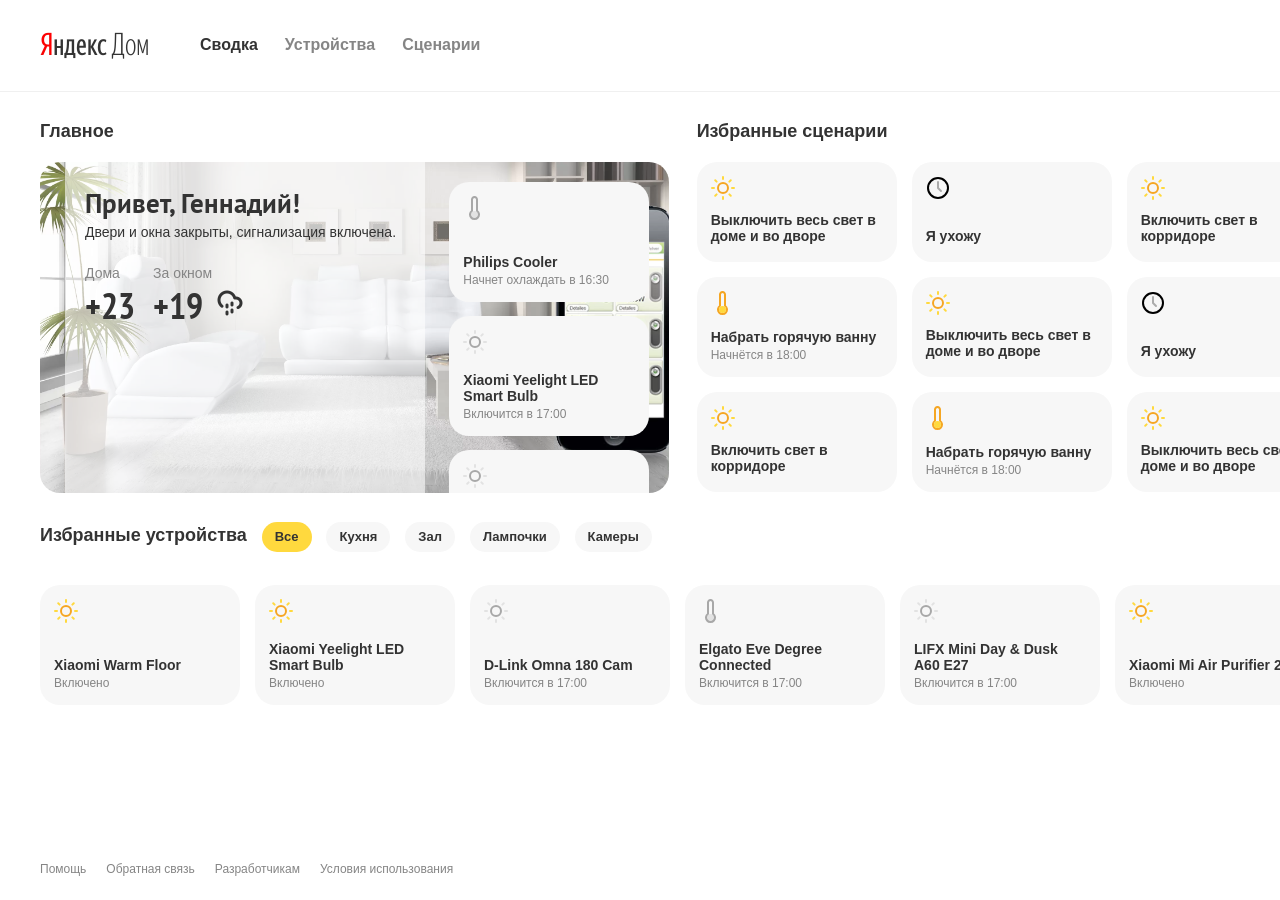
==== index.html @ 641658c4 "FIX" ====
<!doctype html>
<html>
<head>
    <meta charset="utf-8">

    <title>Smarthome</title>

    <link rel="shortcut icon" href="favicon.ico">
    
    <link rel="stylesheet" href="styles.css">
</head>
<body class="page">
<div class="page__wrapper">
    <div class="page__wrapper-content">
        <header class="header">
            <div class="logo header__logo">
                <a href="yandex.ru" class="link logo__ya"></a>
                <a href="#" class="link logo__ya-sub"></a>
            </div>

            <nav class="menu">
                <ul class="menu__list">
                    <li class="menu__item">
                        <a href="#" class="link menu__link link_active">Сводка</a>
                    </li>
                    <li class="menu__item">
                        <a href="#" class="link menu__link">Устройства</a>
                    </li>
                    <li class="menu__item">
                        <a href="#" class="link menu__link">Сценарии</a>
                    </li>
                </ul>
            </nav>
            <div class="menu__icon">
                <svg width="16" height="14" xmlns="http://www.w3.org/2000/svg" xmlns:xlink="http://www.w3.org/1999/xlink">
                    <defs>
                        <path d="M0 3.326a.995.995 0 0 1 1-.993h14c.552 0 1 .44 1 .993v.681A.995.995 0 0 1 15 5H1c-.552 0-1-.44-1-.993v-.68zM0 8.66a.995.995 0 0 1 1-.993h14c.552 0 1 .44 1 .993v.68a.995.995 0 0 1-1 .993H1c-.552 0-1-.44-1-.993v-.68zm0 5.333A.995.995 0 0 1 1 13h14c.552 0 1 .44 1 .993v.68a.995.995 0 0 1-1 .994H1c-.552 0-1-.44-1-.993v-.681z" id="a"/>
                    </defs>
                    <use fill="#333" xlink:href="#a" transform="translate(0 -2)" fill-rule="evenodd"/>
                </svg>
            </div>
        </header>

        <main class="content">

            <div class="content__item content__item_half content__item_main">
                <div class="content__item-header">Главное</div>
                <section class="main">
                    <div class="main__info">
                        <div class="main__greeting">Привет, Геннадий!</div>
                        <div class="main__status">Двери и окна закрыты, сигнализация включена.</div>
                        <div class="weather main__weather">
                            <div class="weather__item">
                                <div class="weather__item-title">Дома</div>
                                <div class="weather__item-temp">+23</div>
                            </div>
                            <div class="weather__item weather__item_outside weather__item_cloud-drizzle">
                                <div class="weather__item-title">За окном</div>
                                <div class="weather__item-temp">+19</div>
                            </div>
                        </div>
                    </div>
                    <div class="main__upcoming-wrapper">
                        <div class="main__upcoming">
                            <div class="panel main__panel panel_device panel_first">
                                <div class="panel__icon panel__icon_temp_off"></div>
                                <div class="panel__text">
                                    <div class="panel__title">Philips Cooler</div>
                                    <div class="panel__sub">Начнет охлаждать в 16:30</div>
                                </div>
                            </div>
                            <div class="panel main__panel panel_device">
                                <div class="panel__icon panel__icon_light_off"></div>
                                <div class="panel__text">
                                    <div class="panel__title">Xiaomi Yeelight LED Smart Bulb</div>
                                    <div class="panel__sub">Включится в 17:00</div>
                                </div>
                            </div>
                            <div class="panel main__panel panel_device panel_out_bot">
                                <div class="panel__icon panel__icon_light_off"></div>
                                <div class="panel__text">
                                    <div class="panel__title">Xiaomi Yeelight LED Smart Bulb</div>
                                    <div class="panel__sub">Включится в 17:00</div>
                                </div>
                            </div>
                            <div class="panel main__panel panel_device panel_out_bot">
                                <a target="_blank" href="http://ya.ru"><img src="assets/banner.webp" border="0"></a>
                            </div>
                        </div>
                    </div>
                </section>
            </div>

            <div class="content__item content__item_half content__item_scenarios">
                <div class="content__item-header">
                    Избранные сценарии
                </div>
                <div class="paginator scenarios__paginator">
                    <div class="paginator__arrow paginator__arrow_disabled paginator__arrow_left">
                        <svg
                                viewBox="0 0 9 16"
                                width="100%"
                                height="16px">
                            <path
                                    fill="currentColor"
                                    fill-rule="evenodd"
                                    d="M8.7 14.3c.4.4.4 1 0 1.4-.4.4-1 .4-1.4 0l-7-7c-.4-.4-.4-1 0-1.4l7-7c.4-.4 1-.4 1.4 0 .4.4.4 1 0 1.4L2.4 8l6.3 6.3z"></path>
                        </svg>
                    </div>
                    <div class="paginator__arrow paginator__arrow_right">
                        <svg
                                viewBox="0 0 9 16"
                                width="100%"
                                height="16px">
                            <path
                                    fill="currentColor"
                                    fill-rule="evenodd"
                                    d="M.3 14.3c-.4.4-.4 1.02 0 1.4.38.4 1 .4 1.4 0l7-7c.4-.4.4-1.02 0-1.4l-7-7C1.3-.1.68-.1.3.3c-.4.38-.4 1 0 1.4L6.6 8 .3 14.3z"></path>
                        </svg>
                    </div>
                </div>
                <section class="scenarios">
                    <div class="scenarios__page">
                        <div class="panel scenarios__panel">
                            <div class="panel__icon panel__icon_light_on"></div>
                            <div class="panel__text">
                                <div class="panel__title">Выключить весь свет в доме и во дворе</div>
                            </div>
                        </div>

                        <div class="panel scenarios__panel">
                            <div class="panel__icon panel__icon_clock"></div>
                            <div class="panel__text">
                                <div class="panel__title">Я ухожу</div>
                            </div>
                        </div>

                        <div class="panel scenarios__panel">
                            <div class="panel__icon panel__icon_light_on"></div>
                            <div class="panel__text">
                                <div class="panel__title">Включить свет в корридоре</div>
                            </div>
                        </div>

                        <div class="panel scenarios__panel">
                            <div class="panel__icon panel__icon_temp_on"></div>
                            <div class="panel__text">
                                <div class="panel__title">Набрать горячую ванну</div>
                                <div class="panel__sub">Начнётся в 18:00</div>
                            </div>
                        </div>

                        <div class="panel scenarios__panel">
                            <div class="panel__icon panel__icon_light_on"></div>
                            <div class="panel__text">
                                <div class="panel__title">Выключить весь свет в доме и во дворе</div>
                            </div>
                        </div>

                        <div class="panel scenarios__panel">
                            <div class="panel__icon panel__icon_clock"></div>
                            <div class="panel__text">
                                <div class="panel__title">Я ухожу</div>
                            </div>
                        </div>

                        <div class="panel scenarios__panel">
                            <div class="panel__icon panel__icon_light_on"></div>
                            <div class="panel__text">
                                <div class="panel__title">Включить свет в корридоре</div>
                            </div>
                        </div>

                        <div class="panel scenarios__panel">
                            <div class="panel__icon panel__icon_temp_on"></div>
                            <div class="panel__text">
                                <div class="panel__title">Набрать горячую ванну</div>
                                <div class="panel__sub">Начнётся в 18:00</div>
                            </div>
                        </div>

                        <div class="panel scenarios__panel">
                            <div class="panel__icon panel__icon_light_on"></div>
                            <div class="panel__text">
                                <div class="panel__title">Выключить весь свет в доме и во дворе</div>
                            </div>
                        </div>
                    </div>

                    <div class="scenarios__page">
                        <div class="panel scenarios__panel">
                            <div class="panel__icon panel__icon_clock"></div>
                            <div class="panel__text">
                                <div class="panel__title">Я ухожу</div>
                            </div>
                        </div>
                    </div>

                </section>
            </div>

            <div class="content__item content__item_devices">
        <span class="content__item-header content__item-header_devices">
          Избранные устройства
        </span>

                <div class="filter__select">
                    <button class="filter__select-button" type="button">
                        <span class="button__text">Все</span>
                        <svg xmlns="http://www.w3.org/2000/svg" width="11" height="6">
                            <path d="M10.3 0L5.5 4.7.7 0 0 .7 5.5 6 11 .7z"/>
                        </svg>
                    </button>
                    <div class="filter__select-popup" aria-hidden="true">
                        <div class="filter__select-menu">
                            <div class="filter__select-item filter__select-item_checked" data-group="all">Все</div>
                            <div class="filter__select-item" data-group="kitchen">Кухня</div>
                            <div class="filter__select-item" data-group="room">Зал</div>
                            <div class="filter__select-item" data-group="lamp">Лампочки</div>
                            <div class="filter__select-item" data-group="cam">Камеры</div>
                        </div>
                    </div>
                </div>

                <input class="filter__item-radio filter__item_devices filter__item-radio_all" type="radio" name="filter" id="all" checked>
                <label class="filter__item-label filter__item_devices" for="all">Все</label>
                <input class="filter__item-radio filter__item_devices filter__item-radio_kitchen" type="radio" name="filter" id="kitchen">
                <label class="filter__item-label filter__item_devices" for="kitchen">Кухня</label>
                <input class="filter__item-radio filter__item_devices filter__item-radio_room" type="radio" name="filter" id="room">
                <label class="filter__item-label filter__item_devices" for="room">Зал</label>
                <input class="filter__item-radio filter__item_devices filter__item-radio_lamp" type="radio" name="filter" id="lamp">
                <label class="filter__item-label filter__item_devices" for="lamp">Лампочки</label>
                <input class="filter__item-radio filter__item_devices filter__item-radio_cam" type="radio" name="filter" id="cam">
                <label class="filter__item-label filter__item_devices" for="cam">Камеры</label>

                <div class="paginator devices__paginator">
                    <div class="paginator__arrow paginator__arrow_disabled paginator__arrow_left">
                        <svg
                                viewBox="0 0 9 16"
                                width="100%"
                                height="16px">
                            <path
                                    fill="currentColor"
                                    fill-rule="evenodd"
                                    d="M8.7 14.3c.4.4.4 1 0 1.4-.4.4-1 .4-1.4 0l-7-7c-.4-.4-.4-1 0-1.4l7-7c.4-.4 1-.4 1.4 0 .4.4.4 1 0 1.4L2.4 8l6.3 6.3z"></path>
                        </svg>
                    </div>

                    <div class="paginator__arrow paginator__arrow_right">
                        <svg
                                viewBox="0 0 9 16"
                                width="100%"
                                height="16px">
                            <path
                                    fill="currentColor"
                                    fill-rule="evenodd"
                                    d="M.3 14.3c-.4.4-.4 1.02 0 1.4.38.4 1 .4 1.4 0l7-7c.4-.4.4-1.02 0-1.4l-7-7C1.3-.1.68-.1.3.3c-.4.38-.4 1 0 1.4L6.6 8 .3 14.3z"></path>
                        </svg>
                    </div>
                </div>

                <section class="devices">
                    <div class="panel panel_device devices__panel panel_room panel_floor">
                        <div class="panel__icon panel__icon_light_on"></div>
                        <div class="panel__text">
                            <div class="panel__title">Xiaomi Warm Floor</div>
                            <div class="panel__sub">Включено</div>
                        </div>
                    </div>
                    <div class="panel panel_device devices__panel panel_lamp">
                        <div class="panel__icon panel__icon_light_on"></div>
                        <div class="panel__text">
                            <div class="panel__title">Xiaomi Yeelight LED Smart Bulb</div>
                            <div class="panel__sub">Включено</div>
                        </div>
                    </div>
                    <div class="panel panel_device devices__panel panel_cam">
                        <div class="panel__icon panel__icon_light_off"></div>
                        <div class="panel__text">
                            <div class="panel__title">D-Link Omna 180 Cam</div>
                            <div class="panel__sub">Включится в 17:00</div>
                        </div>
                    </div>
                    <div class="panel panel_device devices__panel panel_room panel_temp">
                        <div class="panel__icon panel__icon_temp_off"></div>
                        <div class="panel__text">
                            <div class="panel__title">Elgato Eve Degree Connected</div>
                            <div class="panel__sub">Включится в 17:00</div>
                        </div>
                    </div>
                    <div class="panel panel_device devices__panel panel_lamp">
                        <div class="panel__icon panel__icon_light_off"></div>
                        <div class="panel__text">
                            <div class="panel__title">LIFX Mini Day & Dusk A60 E27</div>
                            <div class="panel__sub">Включится в 17:00</div>
                        </div>
                    </div>
                    <div class="panel panel_device devices__panel panel_room">
                        <div class="panel__icon panel__icon_light_on"></div>
                        <div class="panel__text">
                            <div class="panel__title">Xiaomi Mi Air Purifier 2S</div>
                            <div class="panel__sub">Включено</div>
                        </div>
                    </div>
                    <div class="panel panel_device devices__panel panel_lamp">
                        <div class="panel__icon panel__icon_light_off"></div>
                        <div class="panel__text">
                            <div class="panel__title">Philips Zhirui</div>
                            <div class="panel__sub">Выключено</div>
                        </div>
                    </div>
                    <div class="panel panel_device devices__panel panel_kitchen">
                        <div class="panel__icon panel__icon_light_on"></div>
                        <div class="panel__text">
                            <div class="panel__title">Philips Purifier</div>
                            <div class="panel__sub">Включено</div>
                        </div>
                    </div>
                </section>
            </div>
        </main>
    </div>

    <footer class="footer">
        <a href="#" class="link footer__link">Помощь</a>
        <a href="#" class="link footer__link">Обратная связь</a>
        <a href="#" class="link footer__link">Разработчикам</a>
        <a href="#" class="link footer__link">Условия использования</a>
    </footer>
</div>

<div class="modal modal_temp">
    <div class="modal__content">

        <div class="modal__body">
            <div class="modal__title">Elgato Eve Degree Connected</div>
            <div class="modal__value modal__value_temp">+23</div>
            <div class="modal__status">Включено</div>
            <div class="modal__filter">
                <div class="filter__item-label modal__filter-item_temp" id="manual">Вручную</div>
                <div class="filter__item-label modal__filter-item_temp" id="cold">Холодно</div>
                <div class="filter__item-label modal__filter-item_temp" id="warm">Тепло</div>
                <div class="filter__item-label modal__filter-item_temp" id="hot">Жарко</div>
            </div>
            <div class="adjust-bar__container adjust-bar__container_theme_temp modal__adjust">
                <input class="adjust-bar adjust-bar_theme_temp" type="range" name="lightRange" id="lightRange" value="23" min="-10" max="30" orient="vertical">
            </div>
        </div>

        <div class="modal__controls">
            <div class="button button_size_l button_color_yellow modal__button">Применить</div>
            <div class="button button_size_l modal__button modal_close">Закрыть</div>
        </div>
    </div>

</div>

<div class="modal modal_light">
    <div class="modal__content">

        <div class="modal__body">
            <div class="modal__title">Xiaomi Yeelight LED Smart Bulb</div>
            <div class="modal__value modal__value_light"></div>
            <div class="modal__status">Включено</div>
            <div class="modal__filter">
                <div class="filter__item-label modal__filter-item" id="manual">Вручную</div>
                <div class="filter__item-label modal__filter-item" id="day">Дневной свет</div>
                <div class="filter__item-label modal__filter-item" id="evening">Вечерний свет</div>
                <div class="filter__item-label modal__filter-item" id="dawn">Рассвет</div>
            </div>
            <div class="adjust-bar__container adjust-bar__container_theme_light modal__adjust">
                <input class="adjust-bar adjust-bar_theme_light" type="range" name="tempRange" id="lightRange" value="25" min="0" max="50" orient="vertical">
            </div>
        </div>

        <div class="modal__controls">
            <div class="button button_size_l button_color_yellow modal__button">Применить</div>
            <div class="button button_size_l modal__button modal_close">Закрыть</div>
        </div>
    </div>
</div>

<div class="modal modal_knob">
    <div class="modal__content">

        <div class="modal__body">
            <div class="modal__title">Xiaomi Warm Floor</div>
            <div class="modal__value modal__value_temp">+23</div>
            <div class="modal__status">Включено</div>
            <div class="knob__wrapper">
                <div class="knob">
                    <svg viewBox="-110 -110 220 220" id="foobar">
                        <filter id="knob-shadow">
                            <feGaussianBlur in="SourceAlpha" stdDeviation="2"/>
                            <feOffset dx="2" dy="0" result="offsetblur"/>
                            <feFlood flood-color="rgba(134,121,71,0.45)"/>
                            <feComposite in2="offsetblur" operator="in"/>
                            <feMerge>
                                <feMergeNode/>
                                <feMergeNode in="SourceGraphic"/>
                            </feMerge>
                        </filter>
                        <g class="knob-container">
                            <circle class="knob_center" cx="0" cy="0"/>
                            <circle class="knob__indicator-bg" r="110" cx="0" cy="0" />
                            <circle class="knob__indicator" r="100" cx="0" cy="0"/>
                            <circle class="knob__indicator-mask" r="100" cx="0" cy="0"/>
                            <circle class="knob__indicator-bounds" r="100" cx="0" cy="0"/>
                            <circle class="knob__self" r="89" cx="0" cy="0" />
                            <polygon class="knob__arrow" points="-90,0 -85,5 -85,-5" />
                        </g>
                    </svg>
                    <div class="knob__value">+23</div>
                </div>
            </div>
        </div>

        <div class="modal__controls">
            <div class="button button_size_l button_color_yellow modal__button">Применить</div>
            <div class="button button_size_l modal__button modal_close">Закрыть</div>
        </div>
    </div>
</div>

<script src="scripts.js"></script>

<style type="text/css">
    .main__greeting {
        font-family: "PT Sans", "Helvetica Neue", Helvetica, Arial, sans-serif;
    }
</style>

</body>

</html>
---- styles.css ----
.adjust-bar {
  -webkit-appearance: none;
  appearance: none;
  outline: none;
  border-radius: 30px;
  width: 100%;
  height: 60px;
  margin: 0;
  display: flex;
  justify-content: space-between;
  align-items: center;
  position: relative;
}
.adjust-bar::-webkit-slider-thumb {
  -webkit-appearance: none;
  appearance: none;
  cursor: pointer;
  width: 60px;
  height: 60px;
  border: 3px solid rgba(51, 51, 51, 0.1);
  border-radius: 30px;
  box-shadow: 0 0 0 4px #fff;
}
.adjust-bar::-moz-range-thumb {
  box-sizing: border-box;
  cursor: pointer;
  width: 60px;
  height: 60px;
  border: 3px solid rgba(51, 51, 51, 0.1);
  border-radius: 30px;
  background: transparent;
  box-shadow: 0 0 0 4px #fff;
}
.adjust-bar::-moz-range-track {
  background: transparent;
}
.adjust-bar__container_theme_temp {
  position: relative;
}
.adjust-bar__container_theme_temp::before, .adjust-bar__container_theme_temp::after {
  color: #fff;
  font-size: 18px;
  font-weight: 700;
  position: absolute;
  top: 20px;
  z-index: 1;
  pointer-events: none;
}
.adjust-bar__container_theme_temp::before {
  content: '–10';
  left: 15px;
}
.adjust-bar__container_theme_temp::after {
  content: '+30';
  right: 15px;
}
.adjust-bar__container_theme_light {
  position: relative;
}
.adjust-bar__container_theme_light::before, .adjust-bar__container_theme_light::after {
  content: '';
  position: absolute;
  z-index: 1;
  pointer-events: none;
}
.adjust-bar__container_theme_light::before {
  top: 14px;
  left: 14px;
  width: 30px;
  height: 30px;
  background: url("assets/adjust-bar_light_from.svg") center center/contain no-repeat;
}
.adjust-bar__container_theme_light::after {
  top: 13px;
  right: 13px;
  width: 34px;
  height: 34px;
  background: url("assets/adjust-bar_light_to.svg") center center/contain no-repeat;
}
.adjust-bar_theme_temp {
  background-image: linear-gradient(90deg, #068fff 0%, #ffd800 50%, #f76b1c 100%);
}
.adjust-bar_theme_light {
  background-image: linear-gradient(90deg, #ffe682 0%, #ff9e00 100%);
}
.button {
  cursor: pointer;
  display: flex;
  justify-content: center;
  align-items: center;
  background: #fff;
}
.button_color_yellow {
  background: #ffd93e;
}
.button_size_l {
  font-size: 18px;
  font-weight: 700;
  height: 60px;
  border-radius: 20px;
}
.button:hover {
  box-shadow: 0 2px 6px 0 rgba(255, 225, 225, 0.6);
}
.button:active {
  box-shadow: none;
}
.content {
  width: 100%;
  display: flex;
  flex-wrap: wrap;
  justify-content: space-between;
  padding-top: 29px;
}
.content__item {
  width: 100%;
  margin-bottom: 29px;
  position: relative;
}
.content__item_half {
  width: 49%;
}
.content__item_main {
  padding-left: 40px;
}
.content__item_scenarios {
  padding-right: 40px;
}
.content__item-header {
  font-size: 18px;
  font-weight: 700;
  margin-bottom: 20px;
}
.content__item-header_devices {
  padding-left: 40px;
  display: inline-block;
  margin-right: 11px;
}

.devices {
  display: flex;
  justify-content: flex-start;
  overflow-x: hidden;
  padding: 20px 0 6px 40px;
}
.devices__panel {
  margin-right: 15px;
}
.devices::after {
  content: '';
  display: inline-block;
  min-width: 25px;
}
.devices__paginator {
  position: absolute;
  top: 0;
  right: 40px;
}
.filter__select {
  display: none;
}
.filter__item-label {
  display: inline-block;
  font-size: 13px;
  line-height: 1;
  font-weight: 700;
  background: #f7f7f7;
  min-height: 30px;
  padding: 8px 13px;
  border-radius: 15px;
  margin-right: 11px;
  cursor: pointer;
}
.filter__item-label:hover {
  background: #ffd93e;
}
.filter__item-radio {
  display: none;
}
.filter__item-radio:checked + label {
  background: #ffd93e;
}
.filter__item-radio_kitchen:checked ~ .devices .panel {
  display: none;
}
.filter__item-radio_kitchen:checked ~ .devices .panel_kitchen {
  display: flex;
}
.filter__item-radio_room:checked ~ .devices .panel {
  display: none;
}
.filter__item-radio_room:checked ~ .devices .panel_room {
  display: flex;
}
.filter__item-radio_lamp:checked ~ .devices .panel {
  display: none;
}
.filter__item-radio_lamp:checked ~ .devices .panel_lamp {
  display: flex;
}
.filter__item-radio_cam:checked ~ .devices .panel {
  display: none;
}
.filter__item-radio_cam:checked ~ .devices .panel_cam {
  display: flex;
}
.footer {
  flex: 0 0 auto;
  display: flex;
  justify-content: flex-start;
  align-items: center;
  flex-wrap: wrap;
  padding-left: 40px;
  width: 100%;
  height: 60px;
  font-size: 12px;
}
.footer__link {
  margin-right: 20px;
}
.header {
  width: 100%;
  height: 92px;
  padding: 0 40px;
  border-bottom: 1px solid #f0f0f0;
  display: flex;
  align-items: center;
  background: #fff;
}
.knob {
  width: 220px;
  height: 220px;
  display: flex;
  justify-content: center;
  align-items: center;
  position: relative;
}
.knob svg {
  width: 220px;
  height: 220px;
  transform: rotate(90deg);
}
.knob__indicator {
  fill: none;
  stroke: #f5a623;
  stroke-width: 20px;
  stroke-dasharray: 0 629;
  transform: rotate(29deg);
}
.knob__indicator-bounds {
  fill: transparent;
  stroke: #fff;
  stroke-width: 21px;
  stroke-dasharray: 99 629;
  transform: rotate(-29deg);
}
.knob__indicator-bg {
  fill: rgba(51, 51, 51, 0.7);
}
.knob__indicator-mask {
  fill: transparent;
  stroke: #fff;
  stroke-width: 22px;
  stroke-dasharray: 4 1;
  transform: rotate(1deg);
}
.knob__self {
  fill: #fefefe;
  filter: url("#knob-shadow");
  cursor: pointer;
}
.knob__value {
  font-size: 66px;
  font-weight: 700;
  position: absolute;
  user-select: none;
  pointer-events: none;
}
.knob__wrapper {
  display: flex;
  justify-content: center;
  align-items: center;
  height: 80%;
}
.link, .link:active, .link:visited {
  color: rgba(51, 51, 51, 0.6);
}
.link {
  text-decoration: none;
}
.link_active, .link:hover {
  color: inherit;
}
.logo {
  display: inline-block;
  width: 108px;
  height: 27px;
  position: relative;
  background-image: url("./assets/logo.webp");
  background-repeat: no-repeat;
  background-position: left top;
  background-size: cover;
}
.logo__ya {
  display: block;
  position: absolute;
  z-index: 10;
  outline: 0;
  height: 100%;
  width: 69px;
  left: 0;
  top: 0;
}
.logo__ya-sub {
  display: block;
  position: absolute;
  z-index: 5;
  outline: 0;
  height: 100%;
  width: 100%;
  left: 0;
  top: 0;
}
.main {
  height: 331px;
  border-radius: 20px;
  padding: 0 20px 0 25px;
  display: flex;
  justify-content: space-between;
  background: url("assets/sh.webp") center center/cover no-repeat;
}
.main__greeting {
  margin-top: 6px;
  font-size: 27px;
  font-weight: 700;
}
.main__info {
  width: 61.585%;
  padding-top: 20px;
  padding-left: 20px;
  background: rgba(255,255,255,0.6);
}
.main__panel {
  margin-bottom: 14px;
  position: relative;
}
.main__status {
  margin-top: 6px;
  line-height: 16px;
}
.main__upcoming {
  width: 220px;
  height: 100%;
  overflow-y: scroll;
}
.main__upcoming-wrapper {
  width: 200px;
  height: 100%;
  overflow: hidden;
}
.main__weather {
  margin-top: 25px;
}
.menu {
  margin-left: 52px;
}
.menu__icon {
  display: none;
}
.menu__item {
  margin-right: 27px;
  font-size: 16px;
  font-weight: 700;
}
.menu__list {
  display: flex;
  justify-content: flex-start;
  list-style: none;
  padding: 0;
  margin: 0;
}
.modal {
  display: none;
  flex-direction: column;
  justify-content: center;
  align-items: center;
  position: fixed;
  z-index: 1;
  left: 0;
  top: 0;
  width: 100%;
  height: 100%;
  overflow: auto;
  background: rgba(51, 51, 51, 0.5);
}
.modal_open {
  display: flex;
}
.modal_open .modal__content {
  animation: modal 0.2s ease forwards;
}
.modal__title {
  font-size: 27px;
  font-weight: 700;
  margin-bottom: 6px;
}
.modal__value {
  box-sizing: content-box;
  position: absolute;
  top: 20px;
  right: 20px;
  font-size: 36px;
  font-weight: 700;
  max-width: 62px;
  height: 40px;
  padding-right: 32px;
}
.modal__value_temp {
  background: url("assets/panel__icon_temp_on.svg") calc(100% + 10px) 0%/contain no-repeat;
}
.modal__value_light {
  height: 45px;
  padding-right: 45px;
  background: url("assets/panel__icon_light_off.svg") right center/contain no-repeat;
}
.modal__status {
  margin-bottom: 20px;
}
.modal__adjust {
  margin-top: 25px;
}
.modal__button {
  width: 48.5%;
}
.modal__content {
  max-width: 640px;
  width: 100%;
}
.modal__body {
  position: relative;
  flex-shrink: 0;
  padding: 25px;
  margin-bottom: 15px;
  border-radius: 20px;
  background: #fff;
}
.modal__controls {
  width: 100%;
  display: flex;
  justify-content: space-between;
  flex-wrap: wrap;
}
@keyframes modal {
  from {
    transform: scale(0.2);
  }
  to {
    transform: scale(1);
  }
}
* {
  box-sizing: border-box;
}
html {
  height: 100%;
}
.page {
  height: 100%;
  font: 14px Arial, sans-serif;
  color: #333;
  line-height: 1.143;
  margin: 0 auto;
  padding: 0;
  width: 1366px;
}
.page__wrapper {
  display: flex;
  flex-direction: column;
  height: 100%;
}
.page__wrapper-content {
  flex: 1 0 auto;
}
.paginator {
  height: 16px;
  width: 47px;
  display: flex;
  justify-content: space-between;
}
.paginator div {
  width: 16px;
}
.paginator_hide {
  display: none;
}
.paginator__arrow {
  opacity: 1;
  cursor: pointer;
}
.paginator__arrow:hover {
  opacity: 0.5;
}
.paginator__arrow:active {
  opacity: 0.3;
}
.paginator__arrow_disabled {
  opacity: 0.3;
}
.panel {
  padding: 14px;
  min-height: 100px;
  width: 200px;
  border-radius: 20px;
  display: flex;
  flex-direction: column;
  justify-content: space-between;
  flex-shrink: 0;
  background: #f7f7f7;
  cursor: pointer;
  transition: opacity 0.3s ease-out;
}
.panel:hover {
  background: #fff;
  box-shadow: 0 2px 6px 0 rgba(197, 186, 186, 0.5);
}
.panel:active {
  box-shadow: none;
}
.panel_device {
  height: 120px;
}
.panel_first {
  margin-top: 20px;
}
.panel_last {
  margin-bottom: 20px;
}
.panel__sub {
  font-size: 12px;
  color: #858585;
}
.panel__title {
  font-weight: 700;
  margin-bottom: 4px;
}
.scenarios {
  max-height: 331px;
  background: #fff;
  display: flex;
  justify-content: flex-start;
  overflow-x: hidden;
}
.scenarios__page {
  display: grid;
  grid-template-columns: repeat(3, 200px);
  grid-template-rows: repeat(3, 100px);
  grid-column-gap: 15px;
  grid-row-gap: 15px;
  justify-content: space-between;
  margin-right: 15px;
}
.scenarios__paginator {
  position: absolute;
  top: 0;
  right: 40px;
}
.scenarios_hide {
  display: none;
}
.weather {
  display: flex;
}
.weather__item {
  margin-right: 18px;
}
.weather__item-title {
  color: #858585;
  margin-bottom: 4px;
}
.weather__item-temp {
  font-size: 36px;
  font-weight: 700;
  line-height: 1.16;
  font-family: "PT Sans Narrow", "Helvetica Neue", Helvetica, Arial, sans-serif;
}
.weather__item_outside {
  padding-right: 31px;
}
.weather__item_cloud-drizzle {
  background: url("assets/cloud-drizzle.webp") 100% 70%/26px no-repeat;
}
.panel__icon {
  width: 24px;
  height: 24px;
}
.panel__icon_temp_off {
  background: url("assets/panel__icon_temp_off.svg") center center/contain no-repeat;
}
.panel__icon_temp_on {
  background: url("assets/panel__icon_temp_on.svg") center center/contain no-repeat;
}
.panel__icon_light_off {
  background: url("assets/panel__icon_light_off.svg") center center/contain no-repeat;
}
.panel__icon_light_on {
  background: url("assets/panel__icon_light_on.svg") center center/contain no-repeat;
}
.panel__icon_clock {
  background: url("assets/panel__icon_clock.svg") center center/contain no-repeat;
}

img {
  width: auto;
  height: auto;
  max-width: 100%;
  vertical-align: middle;
  border: 0;
  -ms-interpolation-mode: bicubic;
}

@font-face {
	font-family: 'PT Sans';
	src: local('PT Sans'), url('fonts/PTS55F_W-min.woff') format('woff');
}

@font-face {
	font-family: 'PT Sans';
	font-style: normal;
	font-weight: bold;
	src: local('PT Sans Bold'), url('fonts/PTS75F_W-min.woff') format('woff');
}

@font-face {
	font-family: 'PT Sans Narrow';
	src: local('PT Sans Narrow'), url('fonts/PTN57F_W-min.woff') format('woff');
}

@font-face {
	font-family: 'PT Sans Narrow';
	font-weight: bold;
	src: local('PT Sans Narrow Bold'), url('fonts/PTN77F_W-min.woff') format('woff');
}
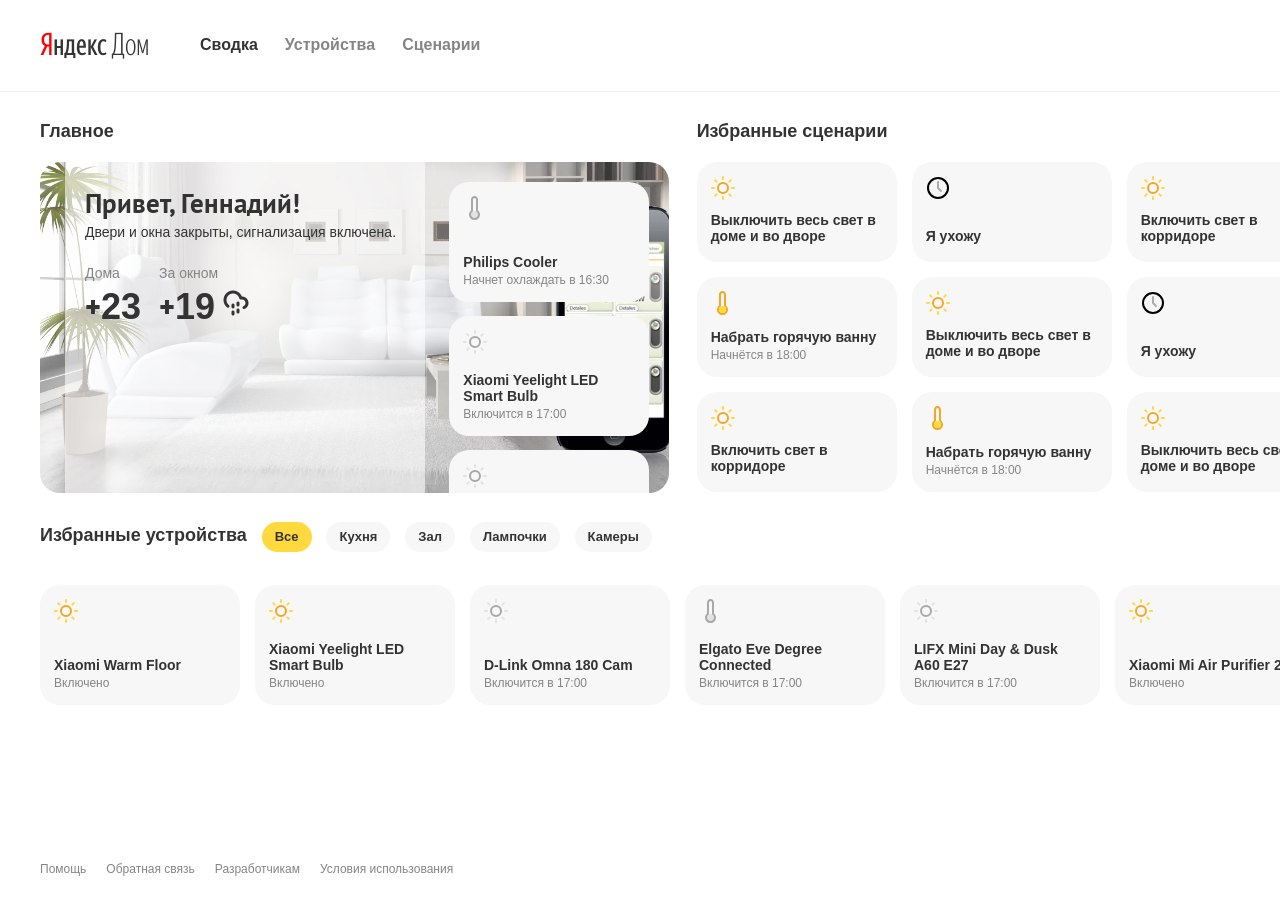
==== commit 1cf83b63: "Fonst hack" ====
--- a/index.html
+++ b/index.html
@@ -1,435 +1,428 @@
 <!doctype html>
 <html>
 <head>
-    <meta charset="utf-8">
-
-    <title>Smarthome</title>
-
-    <link rel="shortcut icon" href="favicon.ico">
-    
-    <link rel="stylesheet" href="styles.css">
+<meta charset="utf-8">
+
+<title>Smarthome</title>
+
+<link rel="shortcut icon" href="favicon.ico">
+
+<link rel="stylesheet" href="styles.css">
 </head>
 <body class="page">
 <div class="page__wrapper">
-    <div class="page__wrapper-content">
-        <header class="header">
-            <div class="logo header__logo">
-                <a href="yandex.ru" class="link logo__ya"></a>
-                <a href="#" class="link logo__ya-sub"></a>
-            </div>
-
-            <nav class="menu">
-                <ul class="menu__list">
-                    <li class="menu__item">
-                        <a href="#" class="link menu__link link_active">Сводка</a>
-                    </li>
-                    <li class="menu__item">
-                        <a href="#" class="link menu__link">Устройства</a>
-                    </li>
-                    <li class="menu__item">
-                        <a href="#" class="link menu__link">Сценарии</a>
-                    </li>
-                </ul>
-            </nav>
-            <div class="menu__icon">
-                <svg width="16" height="14" xmlns="http://www.w3.org/2000/svg" xmlns:xlink="http://www.w3.org/1999/xlink">
-                    <defs>
-                        <path d="M0 3.326a.995.995 0 0 1 1-.993h14c.552 0 1 .44 1 .993v.681A.995.995 0 0 1 15 5H1c-.552 0-1-.44-1-.993v-.68zM0 8.66a.995.995 0 0 1 1-.993h14c.552 0 1 .44 1 .993v.68a.995.995 0 0 1-1 .993H1c-.552 0-1-.44-1-.993v-.68zm0 5.333A.995.995 0 0 1 1 13h14c.552 0 1 .44 1 .993v.68a.995.995 0 0 1-1 .994H1c-.552 0-1-.44-1-.993v-.681z" id="a"/>
-                    </defs>
-                    <use fill="#333" xlink:href="#a" transform="translate(0 -2)" fill-rule="evenodd"/>
-                </svg>
-            </div>
-        </header>
-
-        <main class="content">
-
-            <div class="content__item content__item_half content__item_main">
-                <div class="content__item-header">Главное</div>
-                <section class="main">
-                    <div class="main__info">
-                        <div class="main__greeting">Привет, Геннадий!</div>
-                        <div class="main__status">Двери и окна закрыты, сигнализация включена.</div>
-                        <div class="weather main__weather">
-                            <div class="weather__item">
-                                <div class="weather__item-title">Дома</div>
-                                <div class="weather__item-temp">+23</div>
-                            </div>
-                            <div class="weather__item weather__item_outside weather__item_cloud-drizzle">
-                                <div class="weather__item-title">За окном</div>
-                                <div class="weather__item-temp">+19</div>
-                            </div>
-                        </div>
-                    </div>
-                    <div class="main__upcoming-wrapper">
-                        <div class="main__upcoming">
-                            <div class="panel main__panel panel_device panel_first">
-                                <div class="panel__icon panel__icon_temp_off"></div>
-                                <div class="panel__text">
-                                    <div class="panel__title">Philips Cooler</div>
-                                    <div class="panel__sub">Начнет охлаждать в 16:30</div>
-                                </div>
-                            </div>
-                            <div class="panel main__panel panel_device">
-                                <div class="panel__icon panel__icon_light_off"></div>
-                                <div class="panel__text">
-                                    <div class="panel__title">Xiaomi Yeelight LED Smart Bulb</div>
-                                    <div class="panel__sub">Включится в 17:00</div>
-                                </div>
-                            </div>
-                            <div class="panel main__panel panel_device panel_out_bot">
-                                <div class="panel__icon panel__icon_light_off"></div>
-                                <div class="panel__text">
-                                    <div class="panel__title">Xiaomi Yeelight LED Smart Bulb</div>
-                                    <div class="panel__sub">Включится в 17:00</div>
-                                </div>
-                            </div>
-                            <div class="panel main__panel panel_device panel_out_bot">
-                                <a target="_blank" href="http://ya.ru"><img src="assets/banner.webp" border="0"></a>
-                            </div>
-                        </div>
-                    </div>
-                </section>
-            </div>
-
-            <div class="content__item content__item_half content__item_scenarios">
-                <div class="content__item-header">
-                    Избранные сценарии
-                </div>
-                <div class="paginator scenarios__paginator">
-                    <div class="paginator__arrow paginator__arrow_disabled paginator__arrow_left">
-                        <svg
-                                viewBox="0 0 9 16"
-                                width="100%"
-                                height="16px">
-                            <path
-                                    fill="currentColor"
-                                    fill-rule="evenodd"
-                                    d="M8.7 14.3c.4.4.4 1 0 1.4-.4.4-1 .4-1.4 0l-7-7c-.4-.4-.4-1 0-1.4l7-7c.4-.4 1-.4 1.4 0 .4.4.4 1 0 1.4L2.4 8l6.3 6.3z"></path>
-                        </svg>
-                    </div>
-                    <div class="paginator__arrow paginator__arrow_right">
-                        <svg
-                                viewBox="0 0 9 16"
-                                width="100%"
-                                height="16px">
-                            <path
-                                    fill="currentColor"
-                                    fill-rule="evenodd"
-                                    d="M.3 14.3c-.4.4-.4 1.02 0 1.4.38.4 1 .4 1.4 0l7-7c.4-.4.4-1.02 0-1.4l-7-7C1.3-.1.68-.1.3.3c-.4.38-.4 1 0 1.4L6.6 8 .3 14.3z"></path>
-                        </svg>
-                    </div>
-                </div>
-                <section class="scenarios">
-                    <div class="scenarios__page">
-                        <div class="panel scenarios__panel">
-                            <div class="panel__icon panel__icon_light_on"></div>
-                            <div class="panel__text">
-                                <div class="panel__title">Выключить весь свет в доме и во дворе</div>
-                            </div>
-                        </div>
-
-                        <div class="panel scenarios__panel">
-                            <div class="panel__icon panel__icon_clock"></div>
-                            <div class="panel__text">
-                                <div class="panel__title">Я ухожу</div>
-                            </div>
-                        </div>
-
-                        <div class="panel scenarios__panel">
-                            <div class="panel__icon panel__icon_light_on"></div>
-                            <div class="panel__text">
-                                <div class="panel__title">Включить свет в корридоре</div>
-                            </div>
-                        </div>
-
-                        <div class="panel scenarios__panel">
-                            <div class="panel__icon panel__icon_temp_on"></div>
-                            <div class="panel__text">
-                                <div class="panel__title">Набрать горячую ванну</div>
-                                <div class="panel__sub">Начнётся в 18:00</div>
-                            </div>
-                        </div>
-
-                        <div class="panel scenarios__panel">
-                            <div class="panel__icon panel__icon_light_on"></div>
-                            <div class="panel__text">
-                                <div class="panel__title">Выключить весь свет в доме и во дворе</div>
-                            </div>
-                        </div>
-
-                        <div class="panel scenarios__panel">
-                            <div class="panel__icon panel__icon_clock"></div>
-                            <div class="panel__text">
-                                <div class="panel__title">Я ухожу</div>
-                            </div>
-                        </div>
-
-                        <div class="panel scenarios__panel">
-                            <div class="panel__icon panel__icon_light_on"></div>
-                            <div class="panel__text">
-                                <div class="panel__title">Включить свет в корридоре</div>
-                            </div>
-                        </div>
-
-                        <div class="panel scenarios__panel">
-                            <div class="panel__icon panel__icon_temp_on"></div>
-                            <div class="panel__text">
-                                <div class="panel__title">Набрать горячую ванну</div>
-                                <div class="panel__sub">Начнётся в 18:00</div>
-                            </div>
-                        </div>
-
-                        <div class="panel scenarios__panel">
-                            <div class="panel__icon panel__icon_light_on"></div>
-                            <div class="panel__text">
-                                <div class="panel__title">Выключить весь свет в доме и во дворе</div>
-                            </div>
-                        </div>
-                    </div>
-
-                    <div class="scenarios__page">
-                        <div class="panel scenarios__panel">
-                            <div class="panel__icon panel__icon_clock"></div>
-                            <div class="panel__text">
-                                <div class="panel__title">Я ухожу</div>
-                            </div>
-                        </div>
-                    </div>
-
-                </section>
-            </div>
-
-            <div class="content__item content__item_devices">
-        <span class="content__item-header content__item-header_devices">
-          Избранные устройства
-        </span>
-
-                <div class="filter__select">
-                    <button class="filter__select-button" type="button">
-                        <span class="button__text">Все</span>
-                        <svg xmlns="http://www.w3.org/2000/svg" width="11" height="6">
-                            <path d="M10.3 0L5.5 4.7.7 0 0 .7 5.5 6 11 .7z"/>
-                        </svg>
-                    </button>
-                    <div class="filter__select-popup" aria-hidden="true">
-                        <div class="filter__select-menu">
-                            <div class="filter__select-item filter__select-item_checked" data-group="all">Все</div>
-                            <div class="filter__select-item" data-group="kitchen">Кухня</div>
-                            <div class="filter__select-item" data-group="room">Зал</div>
-                            <div class="filter__select-item" data-group="lamp">Лампочки</div>
-                            <div class="filter__select-item" data-group="cam">Камеры</div>
-                        </div>
-                    </div>
-                </div>
-
-                <input class="filter__item-radio filter__item_devices filter__item-radio_all" type="radio" name="filter" id="all" checked>
-                <label class="filter__item-label filter__item_devices" for="all">Все</label>
-                <input class="filter__item-radio filter__item_devices filter__item-radio_kitchen" type="radio" name="filter" id="kitchen">
-                <label class="filter__item-label filter__item_devices" for="kitchen">Кухня</label>
-                <input class="filter__item-radio filter__item_devices filter__item-radio_room" type="radio" name="filter" id="room">
-                <label class="filter__item-label filter__item_devices" for="room">Зал</label>
-                <input class="filter__item-radio filter__item_devices filter__item-radio_lamp" type="radio" name="filter" id="lamp">
-                <label class="filter__item-label filter__item_devices" for="lamp">Лампочки</label>
-                <input class="filter__item-radio filter__item_devices filter__item-radio_cam" type="radio" name="filter" id="cam">
-                <label class="filter__item-label filter__item_devices" for="cam">Камеры</label>
-
-                <div class="paginator devices__paginator">
-                    <div class="paginator__arrow paginator__arrow_disabled paginator__arrow_left">
-                        <svg
-                                viewBox="0 0 9 16"
-                                width="100%"
-                                height="16px">
-                            <path
-                                    fill="currentColor"
-                                    fill-rule="evenodd"
-                                    d="M8.7 14.3c.4.4.4 1 0 1.4-.4.4-1 .4-1.4 0l-7-7c-.4-.4-.4-1 0-1.4l7-7c.4-.4 1-.4 1.4 0 .4.4.4 1 0 1.4L2.4 8l6.3 6.3z"></path>
-                        </svg>
-                    </div>
-
-                    <div class="paginator__arrow paginator__arrow_right">
-                        <svg
-                                viewBox="0 0 9 16"
-                                width="100%"
-                                height="16px">
-                            <path
-                                    fill="currentColor"
-                                    fill-rule="evenodd"
-                                    d="M.3 14.3c-.4.4-.4 1.02 0 1.4.38.4 1 .4 1.4 0l7-7c.4-.4.4-1.02 0-1.4l-7-7C1.3-.1.68-.1.3.3c-.4.38-.4 1 0 1.4L6.6 8 .3 14.3z"></path>
-                        </svg>
-                    </div>
-                </div>
-
-                <section class="devices">
-                    <div class="panel panel_device devices__panel panel_room panel_floor">
-                        <div class="panel__icon panel__icon_light_on"></div>
-                        <div class="panel__text">
-                            <div class="panel__title">Xiaomi Warm Floor</div>
-                            <div class="panel__sub">Включено</div>
-                        </div>
-                    </div>
-                    <div class="panel panel_device devices__panel panel_lamp">
-                        <div class="panel__icon panel__icon_light_on"></div>
-                        <div class="panel__text">
-                            <div class="panel__title">Xiaomi Yeelight LED Smart Bulb</div>
-                            <div class="panel__sub">Включено</div>
-                        </div>
-                    </div>
-                    <div class="panel panel_device devices__panel panel_cam">
-                        <div class="panel__icon panel__icon_light_off"></div>
-                        <div class="panel__text">
-                            <div class="panel__title">D-Link Omna 180 Cam</div>
-                            <div class="panel__sub">Включится в 17:00</div>
-                        </div>
-                    </div>
-                    <div class="panel panel_device devices__panel panel_room panel_temp">
-                        <div class="panel__icon panel__icon_temp_off"></div>
-                        <div class="panel__text">
-                            <div class="panel__title">Elgato Eve Degree Connected</div>
-                            <div class="panel__sub">Включится в 17:00</div>
-                        </div>
-                    </div>
-                    <div class="panel panel_device devices__panel panel_lamp">
-                        <div class="panel__icon panel__icon_light_off"></div>
-                        <div class="panel__text">
-                            <div class="panel__title">LIFX Mini Day & Dusk A60 E27</div>
-                            <div class="panel__sub">Включится в 17:00</div>
-                        </div>
-                    </div>
-                    <div class="panel panel_device devices__panel panel_room">
-                        <div class="panel__icon panel__icon_light_on"></div>
-                        <div class="panel__text">
-                            <div class="panel__title">Xiaomi Mi Air Purifier 2S</div>
-                            <div class="panel__sub">Включено</div>
-                        </div>
-                    </div>
-                    <div class="panel panel_device devices__panel panel_lamp">
-                        <div class="panel__icon panel__icon_light_off"></div>
-                        <div class="panel__text">
-                            <div class="panel__title">Philips Zhirui</div>
-                            <div class="panel__sub">Выключено</div>
-                        </div>
-                    </div>
-                    <div class="panel panel_device devices__panel panel_kitchen">
-                        <div class="panel__icon panel__icon_light_on"></div>
-                        <div class="panel__text">
-                            <div class="panel__title">Philips Purifier</div>
-                            <div class="panel__sub">Включено</div>
-                        </div>
-                    </div>
-                </section>
-            </div>
-        </main>
-    </div>
-
-    <footer class="footer">
-        <a href="#" class="link footer__link">Помощь</a>
-        <a href="#" class="link footer__link">Обратная связь</a>
-        <a href="#" class="link footer__link">Разработчикам</a>
-        <a href="#" class="link footer__link">Условия использования</a>
-    </footer>
+<div class="page__wrapper-content">
+<header class="header">
+<div class="logo header__logo">
+<a href="yandex.ru" class="link logo__ya"></a>
+<a href="#" class="link logo__ya-sub"></a>
+</div>
+<nav class="menu">
+<ul class="menu__list">
+<li class="menu__item">
+<a href="#" class="link menu__link link_active">Сводка</a>
+</li>
+<li class="menu__item">
+<a href="#" class="link menu__link">Устройства</a>
+</li>
+<li class="menu__item">
+<a href="#" class="link menu__link">Сценарии</a>
+</li>
+</ul>
+</nav>
+<div class="menu__icon">
+<svg width="16" height="14" xmlns="http://www.w3.org/2000/svg" xmlns:xlink="http://www.w3.org/1999/xlink">
+<defs>
+<path d="M0 3.326a.995.995 0 0 1 1-.993h14c.552 0 1 .44 1 .993v.681A.995.995 0 0 1 15 5H1c-.552 0-1-.44-1-.993v-.68zM0 8.66a.995.995 0 0 1 1-.993h14c.552 0 1 .44 1 .993v.68a.995.995 0 0 1-1 .993H1c-.552 0-1-.44-1-.993v-.68zm0 5.333A.995.995 0 0 1 1 13h14c.552 0 1 .44 1 .993v.68a.995.995 0 0 1-1 .994H1c-.552 0-1-.44-1-.993v-.681z" id="a"/>
+</defs>
+<use fill="#333" xlink:href="#a" transform="translate(0 -2)" fill-rule="evenodd"/>
+</svg>
+</div>
+</header>
+<main class="content">
+<div class="content__item content__item_half content__item_main">
+<div class="content__item-header">Главное</div>
+<section class="main">
+<div class="main__info">
+<div class="main__greeting">Привет, Геннадий!</div>
+<div class="main__status">Двери и окна закрыты, сигнализация включена.</div>
+<div class="weather main__weather">
+<div class="weather__item">
+<div class="weather__item-title">Дома</div>
+<div class="weather__item-temp">+23</div>
+</div>
+<div class="weather__item weather__item_outside weather__item_cloud-drizzle">
+<div class="weather__item-title">За окном</div>
+<div class="weather__item-temp">+19</div>
+</div>
+</div>
+</div>
+<div class="main__upcoming-wrapper">
+<div class="main__upcoming">
+<div class="panel main__panel panel_device panel_first">
+<div class="panel__icon panel__icon_temp_off"></div>
+<div class="panel__text">
+<div class="panel__title">Philips Cooler</div>
+<div class="panel__sub">Начнет охлаждать в 16:30</div>
+</div>
+</div>
+<div class="panel main__panel panel_device">
+<div class="panel__icon panel__icon_light_off"></div>
+<div class="panel__text">
+<div class="panel__title">Xiaomi Yeelight LED Smart Bulb</div>
+<div class="panel__sub">Включится в 17:00</div>
+</div>
+</div>
+<div class="panel main__panel panel_device panel_out_bot">
+<div class="panel__icon panel__icon_light_off"></div>
+<div class="panel__text">
+<div class="panel__title">Xiaomi Yeelight LED Smart Bulb</div>
+<div class="panel__sub">Включится в 17:00</div>
+</div>
+</div>
+<div class="panel main__panel panel_device panel_out_bot">
+<a target="_blank" href="http://ya.ru"><img src="assets/banner.webp" border="0"></a>
+</div>
+</div>
+</div>
+</section>
+</div>
+
+<div class="content__item content__item_half content__item_scenarios">
+<div class="content__item-header">
+Избранные сценарии
+</div>
+<div class="paginator scenarios__paginator">
+<div class="paginator__arrow paginator__arrow_disabled paginator__arrow_left">
+<svg
+viewBox="0 0 9 16"
+width="100%"
+height="16px">
+<path
+fill="currentColor"
+fill-rule="evenodd"
+d="M8.7 14.3c.4.4.4 1 0 1.4-.4.4-1 .4-1.4 0l-7-7c-.4-.4-.4-1 0-1.4l7-7c.4-.4 1-.4 1.4 0 .4.4.4 1 0 1.4L2.4 8l6.3 6.3z"></path>
+</svg>
+</div>
+<div class="paginator__arrow paginator__arrow_right">
+<svg
+viewBox="0 0 9 16"
+width="100%"
+height="16px">
+<path
+fill="currentColor"
+fill-rule="evenodd"
+d="M.3 14.3c-.4.4-.4 1.02 0 1.4.38.4 1 .4 1.4 0l7-7c.4-.4.4-1.02 0-1.4l-7-7C1.3-.1.68-.1.3.3c-.4.38-.4 1 0 1.4L6.6 8 .3 14.3z"></path>
+</svg>
+</div>
+</div>
+<section class="scenarios">
+<div class="scenarios__page">
+<div class="panel scenarios__panel">
+<div class="panel__icon panel__icon_light_on"></div>
+<div class="panel__text">
+<div class="panel__title">Выключить весь свет в доме и во дворе</div>
+</div>
+</div>
+
+<div class="panel scenarios__panel">
+<div class="panel__icon panel__icon_clock"></div>
+<div class="panel__text">
+<div class="panel__title">Я ухожу</div>
+</div>
+</div>
+
+<div class="panel scenarios__panel">
+<div class="panel__icon panel__icon_light_on"></div>
+<div class="panel__text">
+<div class="panel__title">Включить свет в корридоре</div>
+</div>
+</div>
+
+<div class="panel scenarios__panel">
+<div class="panel__icon panel__icon_temp_on"></div>
+<div class="panel__text">
+<div class="panel__title">Набрать горячую ванну</div>
+<div class="panel__sub">Начнётся в 18:00</div>
+</div>
+</div>
+
+<div class="panel scenarios__panel">
+<div class="panel__icon panel__icon_light_on"></div>
+<div class="panel__text">
+<div class="panel__title">Выключить весь свет в доме и во дворе</div>
+</div>
+</div>
+
+<div class="panel scenarios__panel">
+<div class="panel__icon panel__icon_clock"></div>
+<div class="panel__text">
+<div class="panel__title">Я ухожу</div>
+</div>
+</div>
+
+<div class="panel scenarios__panel">
+<div class="panel__icon panel__icon_light_on"></div>
+<div class="panel__text">
+<div class="panel__title">Включить свет в корридоре</div>
+</div>
+</div>
+
+<div class="panel scenarios__panel">
+<div class="panel__icon panel__icon_temp_on"></div>
+<div class="panel__text">
+<div class="panel__title">Набрать горячую ванну</div>
+<div class="panel__sub">Начнётся в 18:00</div>
+</div>
+</div>
+
+<div class="panel scenarios__panel">
+<div class="panel__icon panel__icon_light_on"></div>
+<div class="panel__text">
+<div class="panel__title">Выключить весь свет в доме и во дворе</div>
+</div>
+</div>
+</div>
+
+<div class="scenarios__page">
+<div class="panel scenarios__panel">
+<div class="panel__icon panel__icon_clock"></div>
+<div class="panel__text">
+<div class="panel__title">Я ухожу</div>
+</div>
+</div>
+</div>
+
+</section>
+</div>
+
+<div class="content__item content__item_devices">
+<span class="content__item-header content__item-header_devices">
+Избранные устройства
+</span>
+
+<div class="filter__select">
+<button class="filter__select-button" type="button">
+<span class="button__text">Все</span>
+<svg xmlns="http://www.w3.org/2000/svg" width="11" height="6">
+<path d="M10.3 0L5.5 4.7.7 0 0 .7 5.5 6 11 .7z"/>
+</svg>
+</button>
+<div class="filter__select-popup" aria-hidden="true">
+<div class="filter__select-menu">
+<div class="filter__select-item filter__select-item_checked" data-group="all">Все</div>
+<div class="filter__select-item" data-group="kitchen">Кухня</div>
+<div class="filter__select-item" data-group="room">Зал</div>
+<div class="filter__select-item" data-group="lamp">Лампочки</div>
+<div class="filter__select-item" data-group="cam">Камеры</div>
+</div>
+</div>
+</div>
+
+<input class="filter__item-radio filter__item_devices filter__item-radio_all" type="radio" name="filter" id="all" checked>
+<label class="filter__item-label filter__item_devices" for="all">Все</label>
+<input class="filter__item-radio filter__item_devices filter__item-radio_kitchen" type="radio" name="filter" id="kitchen">
+<label class="filter__item-label filter__item_devices" for="kitchen">Кухня</label>
+<input class="filter__item-radio filter__item_devices filter__item-radio_room" type="radio" name="filter" id="room">
+<label class="filter__item-label filter__item_devices" for="room">Зал</label>
+<input class="filter__item-radio filter__item_devices filter__item-radio_lamp" type="radio" name="filter" id="lamp">
+<label class="filter__item-label filter__item_devices" for="lamp">Лампочки</label>
+<input class="filter__item-radio filter__item_devices filter__item-radio_cam" type="radio" name="filter" id="cam">
+<label class="filter__item-label filter__item_devices" for="cam">Камеры</label>
+
+<div class="paginator devices__paginator">
+<div class="paginator__arrow paginator__arrow_disabled paginator__arrow_left">
+<svg
+viewBox="0 0 9 16"
+width="100%"
+height="16px">
+<path
+fill="currentColor"
+fill-rule="evenodd"
+d="M8.7 14.3c.4.4.4 1 0 1.4-.4.4-1 .4-1.4 0l-7-7c-.4-.4-.4-1 0-1.4l7-7c.4-.4 1-.4 1.4 0 .4.4.4 1 0 1.4L2.4 8l6.3 6.3z"></path>
+</svg>
+</div>
+
+<div class="paginator__arrow paginator__arrow_right">
+<svg
+viewBox="0 0 9 16"
+width="100%"
+height="16px">
+<path
+fill="currentColor"
+fill-rule="evenodd"
+d="M.3 14.3c-.4.4-.4 1.02 0 1.4.38.4 1 .4 1.4 0l7-7c.4-.4.4-1.02 0-1.4l-7-7C1.3-.1.68-.1.3.3c-.4.38-.4 1 0 1.4L6.6 8 .3 14.3z"></path>
+</svg>
+</div>
+</div>
+
+<section class="devices">
+<div class="panel panel_device devices__panel panel_room panel_floor">
+<div class="panel__icon panel__icon_light_on"></div>
+<div class="panel__text">
+<div class="panel__title">Xiaomi Warm Floor</div>
+<div class="panel__sub">Включено</div>
+</div>
+</div>
+<div class="panel panel_device devices__panel panel_lamp">
+<div class="panel__icon panel__icon_light_on"></div>
+<div class="panel__text">
+<div class="panel__title">Xiaomi Yeelight LED Smart Bulb</div>
+<div class="panel__sub">Включено</div>
+</div>
+</div>
+<div class="panel panel_device devices__panel panel_cam">
+<div class="panel__icon panel__icon_light_off"></div>
+<div class="panel__text">
+<div class="panel__title">D-Link Omna 180 Cam</div>
+<div class="panel__sub">Включится в 17:00</div>
+</div>
+</div>
+<div class="panel panel_device devices__panel panel_room panel_temp">
+<div class="panel__icon panel__icon_temp_off"></div>
+<div class="panel__text">
+<div class="panel__title">Elgato Eve Degree Connected</div>
+<div class="panel__sub">Включится в 17:00</div>
+</div>
+</div>
+<div class="panel panel_device devices__panel panel_lamp">
+<div class="panel__icon panel__icon_light_off"></div>
+<div class="panel__text">
+<div class="panel__title">LIFX Mini Day & Dusk A60 E27</div>
+<div class="panel__sub">Включится в 17:00</div>
+</div>
+</div>
+<div class="panel panel_device devices__panel panel_room">
+<div class="panel__icon panel__icon_light_on"></div>
+<div class="panel__text">
+<div class="panel__title">Xiaomi Mi Air Purifier 2S</div>
+<div class="panel__sub">Включено</div>
+</div>
+</div>
+<div class="panel panel_device devices__panel panel_lamp">
+<div class="panel__icon panel__icon_light_off"></div>
+<div class="panel__text">
+<div class="panel__title">Philips Zhirui</div>
+<div class="panel__sub">Выключено</div>
+</div>
+</div>
+<div class="panel panel_device devices__panel panel_kitchen">
+<div class="panel__icon panel__icon_light_on"></div>
+<div class="panel__text">
+<div class="panel__title">Philips Purifier</div>
+<div class="panel__sub">Включено</div>
+</div>
+</div>
+</section>
+</div>
+</main>
+</div>
+
+<footer class="footer">
+<a href="#" class="link footer__link">Помощь</a>
+<a href="#" class="link footer__link">Обратная связь</a>
+<a href="#" class="link footer__link">Разработчикам</a>
+<a href="#" class="link footer__link">Условия использования</a>
+</footer>
 </div>
 
 <div class="modal modal_temp">
-    <div class="modal__content">
-
-        <div class="modal__body">
-            <div class="modal__title">Elgato Eve Degree Connected</div>
-            <div class="modal__value modal__value_temp">+23</div>
-            <div class="modal__status">Включено</div>
-            <div class="modal__filter">
-                <div class="filter__item-label modal__filter-item_temp" id="manual">Вручную</div>
-                <div class="filter__item-label modal__filter-item_temp" id="cold">Холодно</div>
-                <div class="filter__item-label modal__filter-item_temp" id="warm">Тепло</div>
-                <div class="filter__item-label modal__filter-item_temp" id="hot">Жарко</div>
-            </div>
-            <div class="adjust-bar__container adjust-bar__container_theme_temp modal__adjust">
-                <input class="adjust-bar adjust-bar_theme_temp" type="range" name="lightRange" id="lightRange" value="23" min="-10" max="30" orient="vertical">
-            </div>
-        </div>
-
-        <div class="modal__controls">
-            <div class="button button_size_l button_color_yellow modal__button">Применить</div>
-            <div class="button button_size_l modal__button modal_close">Закрыть</div>
-        </div>
-    </div>
+<div class="modal__content">
+
+<div class="modal__body">
+<div class="modal__title">Elgato Eve Degree Connected</div>
+<div class="modal__value modal__value_temp">+23</div>
+<div class="modal__status">Включено</div>
+<div class="modal__filter">
+<div class="filter__item-label modal__filter-item_temp" id="manual">Вручную</div>
+<div class="filter__item-label modal__filter-item_temp" id="cold">Холодно</div>
+<div class="filter__item-label modal__filter-item_temp" id="warm">Тепло</div>
+<div class="filter__item-label modal__filter-item_temp" id="hot">Жарко</div>
+</div>
+<div class="adjust-bar__container adjust-bar__container_theme_temp modal__adjust">
+<input class="adjust-bar adjust-bar_theme_temp" type="range" name="lightRange" id="lightRange" value="23" min="-10" max="30" orient="vertical">
+</div>
+</div>
+
+<div class="modal__controls">
+<div class="button button_size_l button_color_yellow modal__button">Применить</div>
+<div class="button button_size_l modal__button modal_close">Закрыть</div>
+</div>
+</div>
 
 </div>
 
 <div class="modal modal_light">
-    <div class="modal__content">
-
-        <div class="modal__body">
-            <div class="modal__title">Xiaomi Yeelight LED Smart Bulb</div>
-            <div class="modal__value modal__value_light"></div>
-            <div class="modal__status">Включено</div>
-            <div class="modal__filter">
-                <div class="filter__item-label modal__filter-item" id="manual">Вручную</div>
-                <div class="filter__item-label modal__filter-item" id="day">Дневной свет</div>
-                <div class="filter__item-label modal__filter-item" id="evening">Вечерний свет</div>
-                <div class="filter__item-label modal__filter-item" id="dawn">Рассвет</div>
-            </div>
-            <div class="adjust-bar__container adjust-bar__container_theme_light modal__adjust">
-                <input class="adjust-bar adjust-bar_theme_light" type="range" name="tempRange" id="lightRange" value="25" min="0" max="50" orient="vertical">
-            </div>
-        </div>
-
-        <div class="modal__controls">
-            <div class="button button_size_l button_color_yellow modal__button">Применить</div>
-            <div class="button button_size_l modal__button modal_close">Закрыть</div>
-        </div>
-    </div>
+<div class="modal__content">
+
+<div class="modal__body">
+<div class="modal__title">Xiaomi Yeelight LED Smart Bulb</div>
+<div class="modal__value modal__value_light"></div>
+<div class="modal__status">Включено</div>
+<div class="modal__filter">
+<div class="filter__item-label modal__filter-item" id="manual">Вручную</div>
+<div class="filter__item-label modal__filter-item" id="day">Дневной свет</div>
+<div class="filter__item-label modal__filter-item" id="evening">Вечерний свет</div>
+<div class="filter__item-label modal__filter-item" id="dawn">Рассвет</div>
+</div>
+<div class="adjust-bar__container adjust-bar__container_theme_light modal__adjust">
+<input class="adjust-bar adjust-bar_theme_light" type="range" name="tempRange" id="lightRange" value="25" min="0" max="50" orient="vertical">
+</div>
+</div>
+
+<div class="modal__controls">
+<div class="button button_size_l button_color_yellow modal__button">Применить</div>
+<div class="button button_size_l modal__button modal_close">Закрыть</div>
+</div>
+</div>
 </div>
 
 <div class="modal modal_knob">
-    <div class="modal__content">
-
-        <div class="modal__body">
-            <div class="modal__title">Xiaomi Warm Floor</div>
-            <div class="modal__value modal__value_temp">+23</div>
-            <div class="modal__status">Включено</div>
-            <div class="knob__wrapper">
-                <div class="knob">
-                    <svg viewBox="-110 -110 220 220" id="foobar">
-                        <filter id="knob-shadow">
-                            <feGaussianBlur in="SourceAlpha" stdDeviation="2"/>
-                            <feOffset dx="2" dy="0" result="offsetblur"/>
-                            <feFlood flood-color="rgba(134,121,71,0.45)"/>
-                            <feComposite in2="offsetblur" operator="in"/>
-                            <feMerge>
-                                <feMergeNode/>
-                                <feMergeNode in="SourceGraphic"/>
-                            </feMerge>
-                        </filter>
-                        <g class="knob-container">
-                            <circle class="knob_center" cx="0" cy="0"/>
-                            <circle class="knob__indicator-bg" r="110" cx="0" cy="0" />
-                            <circle class="knob__indicator" r="100" cx="0" cy="0"/>
-                            <circle class="knob__indicator-mask" r="100" cx="0" cy="0"/>
-                            <circle class="knob__indicator-bounds" r="100" cx="0" cy="0"/>
-                            <circle class="knob__self" r="89" cx="0" cy="0" />
-                            <polygon class="knob__arrow" points="-90,0 -85,5 -85,-5" />
-                        </g>
-                    </svg>
-                    <div class="knob__value">+23</div>
-                </div>
-            </div>
-        </div>
-
-        <div class="modal__controls">
-            <div class="button button_size_l button_color_yellow modal__button">Применить</div>
-            <div class="button button_size_l modal__button modal_close">Закрыть</div>
-        </div>
-    </div>
-</div>
-
+<div class="modal__content">
+
+<div class="modal__body">
+<div class="modal__title">Xiaomi Warm Floor</div>
+<div class="modal__value modal__value_temp">+23</div>
+<div class="modal__status">Включено</div>
+<div class="knob__wrapper">
+<div class="knob">
+<svg viewBox="-110 -110 220 220" id="foobar">
+<filter id="knob-shadow">
+<feGaussianBlur in="SourceAlpha" stdDeviation="2"/>
+<feOffset dx="2" dy="0" result="offsetblur"/>
+<feFlood flood-color="rgba(134,121,71,0.45)"/>
+<feComposite in2="offsetblur" operator="in"/>
+<feMerge>
+<feMergeNode/>
+<feMergeNode in="SourceGraphic"/>
+</feMerge>
+</filter>
+<g class="knob-container">
+<circle class="knob_center" cx="0" cy="0"/>
+<circle class="knob__indicator-bg" r="110" cx="0" cy="0" />
+<circle class="knob__indicator" r="100" cx="0" cy="0"/>
+<circle class="knob__indicator-mask" r="100" cx="0" cy="0"/>
+<circle class="knob__indicator-bounds" r="100" cx="0" cy="0"/>
+<circle class="knob__self" r="89" cx="0" cy="0" />
+<polygon class="knob__arrow" points="-90,0 -85,5 -85,-5" />
+</g>
+</svg>
+<div class="knob__value">+23</div>
+</div>
+</div>
+</div>
+
+<div class="modal__controls">
+<div class="button button_size_l button_color_yellow modal__button">Применить</div>
+<div class="button button_size_l modal__button modal_close">Закрыть</div>
+</div>
+</div>
+</div>
 <script src="scripts.js"></script>
-
 <style type="text/css">
-    .main__greeting {
-        font-family: "PT Sans", "Helvetica Neue", Helvetica, Arial, sans-serif;
-    }
+.main__greeting {
+font-family: "PT Sans", "Helvetica Neue", Helvetica, Arial, sans-serif;
+}
 </style>
-
 </body>
-
 </html>
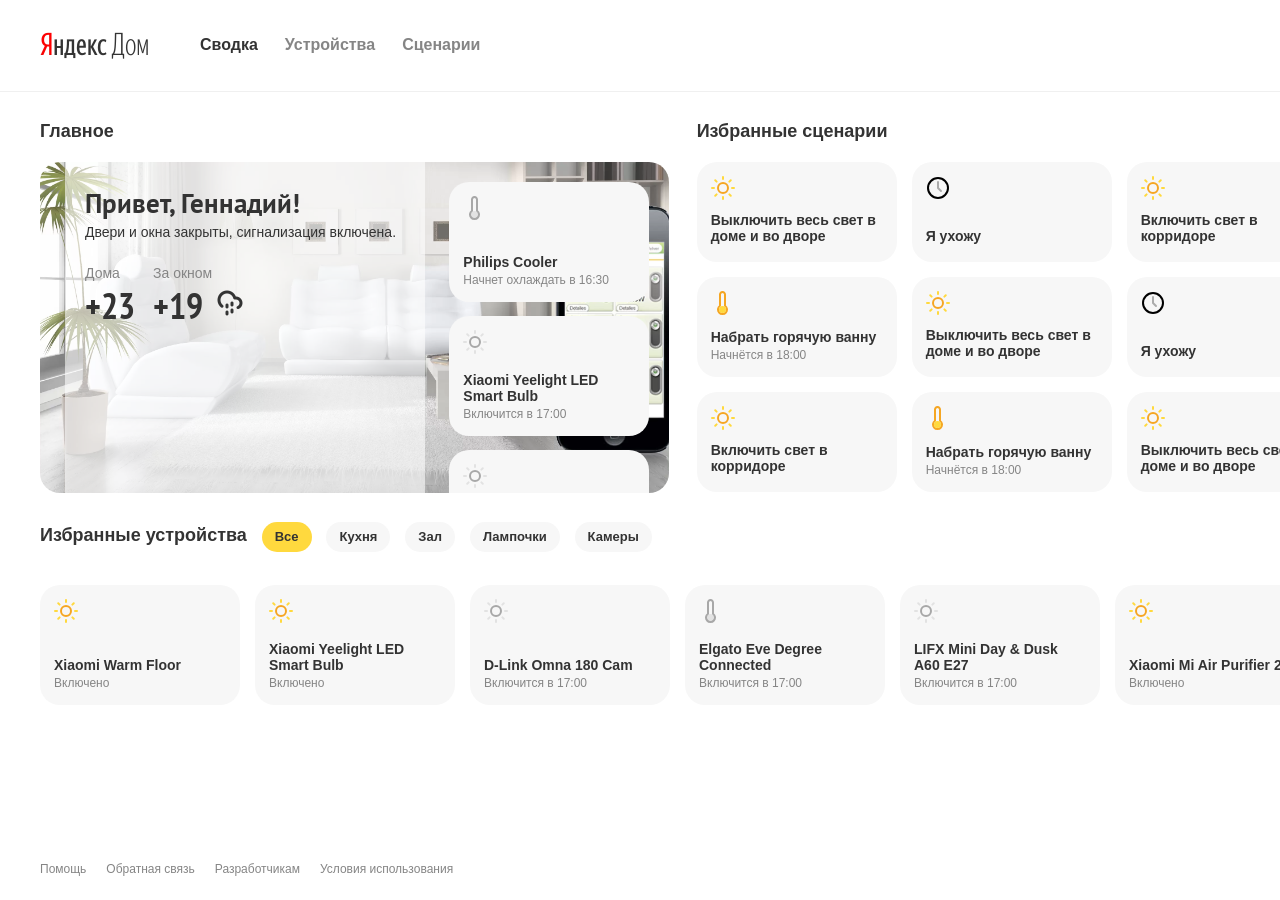
==== commit e25b0839: "try" ====
--- a/index.html
+++ b/index.html
@@ -2,12 +2,642 @@
 <html>
 <head>
 <meta charset="utf-8">
-
 <title>Smarthome</title>
-
 <link rel="shortcut icon" href="favicon.ico">
-
-<link rel="stylesheet" href="styles.css">
+<style type="text/css">
+.main__greeting {
+font-family: "PT Sans", "Helvetica Neue", Helvetica, Arial, sans-serif;
+}
+.adjust-bar {
+-webkit-appearance: none;
+appearance: none;
+outline: none;
+border-radius: 30px;
+width: 100%;
+height: 60px;
+margin: 0;
+display: flex;
+justify-content: space-between;
+align-items: center;
+position: relative;
+}
+.adjust-bar::-webkit-slider-thumb {
+-webkit-appearance: none;
+appearance: none;
+cursor: pointer;
+width: 60px;
+height: 60px;
+border: 3px solid rgba(51, 51, 51, 0.1);
+border-radius: 30px;
+box-shadow: 0 0 0 4px #fff;
+}
+.adjust-bar::-moz-range-thumb {
+box-sizing: border-box;
+cursor: pointer;
+width: 60px;
+height: 60px;
+border: 3px solid rgba(51, 51, 51, 0.1);
+border-radius: 30px;
+background: transparent;
+box-shadow: 0 0 0 4px #fff;
+}
+.adjust-bar::-moz-range-track {
+background: transparent;
+}
+.adjust-bar__container_theme_temp {
+position: relative;
+}
+.adjust-bar__container_theme_temp::before, .adjust-bar__container_theme_temp::after {
+color: #fff;
+font-size: 18px;
+font-weight: 700;
+position: absolute;
+top: 20px;
+z-index: 1;
+pointer-events: none;
+}
+.adjust-bar__container_theme_temp::before {
+content: '–10';
+left: 15px;
+}
+.adjust-bar__container_theme_temp::after {
+content: '+30';
+right: 15px;
+}
+.adjust-bar__container_theme_light {
+position: relative;
+}
+.adjust-bar__container_theme_light::before, .adjust-bar__container_theme_light::after {
+content: '';
+position: absolute;
+z-index: 1;
+pointer-events: none;
+}
+.adjust-bar__container_theme_light::before {
+top: 14px;
+left: 14px;
+width: 30px;
+height: 30px;
+background: url("assets/adjust-bar_light_from.svg") center center/contain no-repeat;
+}
+.adjust-bar__container_theme_light::after {
+top: 13px;
+right: 13px;
+width: 34px;
+height: 34px;
+background: url("assets/adjust-bar_light_to.svg") center center/contain no-repeat;
+}
+.adjust-bar_theme_temp {
+background-image: linear-gradient(90deg, #068fff 0%, #ffd800 50%, #f76b1c 100%);
+}
+.adjust-bar_theme_light {
+background-image: linear-gradient(90deg, #ffe682 0%, #ff9e00 100%);
+}
+.button {
+cursor: pointer;
+display: flex;
+justify-content: center;
+align-items: center;
+background: #fff;
+}
+.button_color_yellow {
+background: #ffd93e;
+}
+.button_size_l {
+font-size: 18px;
+font-weight: 700;
+height: 60px;
+border-radius: 20px;
+}
+.button:hover {
+box-shadow: 0 2px 6px 0 rgba(255, 225, 225, 0.6);
+}
+.button:active {
+box-shadow: none;
+}
+.content {
+width: 100%;
+display: flex;
+flex-wrap: wrap;
+justify-content: space-between;
+padding-top: 29px;
+}
+.content__item {
+width: 100%;
+margin-bottom: 29px;
+position: relative;
+}
+.content__item_half {
+width: 49%;
+}
+.content__item_main {
+padding-left: 40px;
+}
+.content__item_scenarios {
+padding-right: 40px;
+}
+.content__item-header {
+font-size: 18px;
+font-weight: 700;
+margin-bottom: 20px;
+}
+.content__item-header_devices {
+padding-left: 40px;
+display: inline-block;
+margin-right: 11px;
+}
+
+.devices {
+display: flex;
+justify-content: flex-start;
+overflow-x: hidden;
+padding: 20px 0 6px 40px;
+}
+.devices__panel {
+margin-right: 15px;
+}
+.devices::after {
+content: '';
+display: inline-block;
+min-width: 25px;
+}
+.devices__paginator {
+position: absolute;
+top: 0;
+right: 40px;
+}
+.filter__select {
+display: none;
+}
+.filter__item-label {
+display: inline-block;
+font-size: 13px;
+line-height: 1;
+font-weight: 700;
+background: #f7f7f7;
+min-height: 30px;
+padding: 8px 13px;
+border-radius: 15px;
+margin-right: 11px;
+cursor: pointer;
+}
+.filter__item-label:hover {
+background: #ffd93e;
+}
+.filter__item-radio {
+display: none;
+}
+.filter__item-radio:checked + label {
+background: #ffd93e;
+}
+.filter__item-radio_kitchen:checked ~ .devices .panel {
+display: none;
+}
+.filter__item-radio_kitchen:checked ~ .devices .panel_kitchen {
+display: flex;
+}
+.filter__item-radio_room:checked ~ .devices .panel {
+display: none;
+}
+.filter__item-radio_room:checked ~ .devices .panel_room {
+display: flex;
+}
+.filter__item-radio_lamp:checked ~ .devices .panel {
+display: none;
+}
+.filter__item-radio_lamp:checked ~ .devices .panel_lamp {
+display: flex;
+}
+.filter__item-radio_cam:checked ~ .devices .panel {
+display: none;
+}
+.filter__item-radio_cam:checked ~ .devices .panel_cam {
+display: flex;
+}
+.footer {
+flex: 0 0 auto;
+display: flex;
+justify-content: flex-start;
+align-items: center;
+flex-wrap: wrap;
+padding-left: 40px;
+width: 100%;
+height: 60px;
+font-size: 12px;
+}
+.footer__link {
+margin-right: 20px;
+}
+.header {
+width: 100%;
+height: 92px;
+padding: 0 40px;
+border-bottom: 1px solid #f0f0f0;
+display: flex;
+align-items: center;
+background: #fff;
+}
+.knob {
+width: 220px;
+height: 220px;
+display: flex;
+justify-content: center;
+align-items: center;
+position: relative;
+}
+.knob svg {
+width: 220px;
+height: 220px;
+transform: rotate(90deg);
+}
+.knob__indicator {
+fill: none;
+stroke: #f5a623;
+stroke-width: 20px;
+stroke-dasharray: 0 629;
+transform: rotate(29deg);
+}
+.knob__indicator-bounds {
+fill: transparent;
+stroke: #fff;
+stroke-width: 21px;
+stroke-dasharray: 99 629;
+transform: rotate(-29deg);
+}
+.knob__indicator-bg {
+fill: rgba(51, 51, 51, 0.7);
+}
+.knob__indicator-mask {
+fill: transparent;
+stroke: #fff;
+stroke-width: 22px;
+stroke-dasharray: 4 1;
+transform: rotate(1deg);
+}
+.knob__self {
+fill: #fefefe;
+filter: url("#knob-shadow");
+cursor: pointer;
+}
+.knob__value {
+font-size: 66px;
+font-weight: 700;
+position: absolute;
+user-select: none;
+pointer-events: none;
+}
+.knob__wrapper {
+display: flex;
+justify-content: center;
+align-items: center;
+height: 80%;
+}
+.link, .link:active, .link:visited {
+color: rgba(51, 51, 51, 0.6);
+}
+.link {
+text-decoration: none;
+}
+.link_active, .link:hover {
+color: inherit;
+}
+.logo {
+display: inline-block;
+width: 108px;
+height: 27px;
+position: relative;
+background-image: url("./assets/logo.webp");
+background-repeat: no-repeat;
+background-position: left top;
+background-size: cover;
+}
+.logo__ya {
+display: block;
+position: absolute;
+z-index: 10;
+outline: 0;
+height: 100%;
+width: 69px;
+left: 0;
+top: 0;
+}
+.logo__ya-sub {
+display: block;
+position: absolute;
+z-index: 5;
+outline: 0;
+height: 100%;
+width: 100%;
+left: 0;
+top: 0;
+}
+.main {
+height: 331px;
+border-radius: 20px;
+padding: 0 20px 0 25px;
+display: flex;
+justify-content: space-between;
+background: url("assets/sh.webp") center center/cover no-repeat;
+}
+.main__greeting {
+margin-top: 6px;
+font-size: 27px;
+font-weight: 700;
+}
+.main__info {
+width: 61.585%;
+padding-top: 20px;
+padding-left: 20px;
+background: rgba(255,255,255,0.6);
+}
+.main__panel {
+margin-bottom: 14px;
+position: relative;
+}
+.main__status {
+margin-top: 6px;
+line-height: 16px;
+}
+.main__upcoming {
+width: 220px;
+height: 100%;
+overflow-y: scroll;
+}
+.main__upcoming-wrapper {
+width: 200px;
+height: 100%;
+overflow: hidden;
+}
+.main__weather {
+margin-top: 25px;
+}
+.menu {
+margin-left: 52px;
+}
+.menu__icon {
+display: none;
+}
+.menu__item {
+margin-right: 27px;
+font-size: 16px;
+font-weight: 700;
+}
+.menu__list {
+display: flex;
+justify-content: flex-start;
+list-style: none;
+padding: 0;
+margin: 0;
+}
+.modal {
+display: none;
+flex-direction: column;
+justify-content: center;
+align-items: center;
+position: fixed;
+z-index: 1;
+left: 0;
+top: 0;
+width: 100%;
+height: 100%;
+overflow: auto;
+background: rgba(51, 51, 51, 0.5);
+}
+.modal_open {
+display: flex;
+}
+.modal_open .modal__content {
+animation: modal 0.2s ease forwards;
+}
+.modal__title {
+font-size: 27px;
+font-weight: 700;
+margin-bottom: 6px;
+}
+.modal__value {
+box-sizing: content-box;
+position: absolute;
+top: 20px;
+right: 20px;
+font-size: 36px;
+font-weight: 700;
+max-width: 62px;
+height: 40px;
+padding-right: 32px;
+}
+.modal__value_temp {
+background: url("assets/panel__icon_temp_on.svg") calc(100% + 10px) 0%/contain no-repeat;
+}
+.modal__value_light {
+height: 45px;
+padding-right: 45px;
+background: url("assets/panel__icon_light_off.svg") right center/contain no-repeat;
+}
+.modal__status {
+margin-bottom: 20px;
+}
+.modal__adjust {
+margin-top: 25px;
+}
+.modal__button {
+width: 48.5%;
+}
+.modal__content {
+max-width: 640px;
+width: 100%;
+}
+.modal__body {
+position: relative;
+flex-shrink: 0;
+padding: 25px;
+margin-bottom: 15px;
+border-radius: 20px;
+background: #fff;
+}
+.modal__controls {
+width: 100%;
+display: flex;
+justify-content: space-between;
+flex-wrap: wrap;
+}
+@keyframes modal {
+from {
+transform: scale(0.2);
+}
+to {
+transform: scale(1);
+}
+}
+* {
+box-sizing: border-box;
+}
+html {
+height: 100%;
+}
+.page {
+height: 100%;
+font: 14px Arial, sans-serif;
+color: #333;
+line-height: 1.143;
+margin: 0 auto;
+padding: 0;
+width: 1366px;
+}
+.page__wrapper {
+display: flex;
+flex-direction: column;
+height: 100%;
+}
+.page__wrapper-content {
+flex: 1 0 auto;
+}
+.paginator {
+height: 16px;
+width: 47px;
+display: flex;
+justify-content: space-between;
+}
+.paginator div {
+width: 16px;
+}
+.paginator_hide {
+display: none;
+}
+.paginator__arrow {
+opacity: 1;
+cursor: pointer;
+}
+.paginator__arrow:hover {
+opacity: 0.5;
+}
+.paginator__arrow:active {
+opacity: 0.3;
+}
+.paginator__arrow_disabled {
+opacity: 0.3;
+}
+.panel {
+padding: 14px;
+min-height: 100px;
+width: 200px;
+border-radius: 20px;
+display: flex;
+flex-direction: column;
+justify-content: space-between;
+flex-shrink: 0;
+background: #f7f7f7;
+cursor: pointer;
+transition: opacity 0.3s ease-out;
+}
+.panel:hover {
+background: #fff;
+box-shadow: 0 2px 6px 0 rgba(197, 186, 186, 0.5);
+}
+.panel:active {
+box-shadow: none;
+}
+.panel_device {
+height: 120px;
+}
+.panel_first {
+margin-top: 20px;
+}
+.panel_last {
+margin-bottom: 20px;
+}
+.panel__sub {
+font-size: 12px;
+color: #858585;
+}
+.panel__title {
+font-weight: 700;
+margin-bottom: 4px;
+}
+.scenarios {
+max-height: 331px;
+background: #fff;
+display: flex;
+justify-content: flex-start;
+overflow-x: hidden;
+}
+.scenarios__page {
+display: grid;
+grid-template-columns: repeat(3, 200px);
+grid-template-rows: repeat(3, 100px);
+grid-column-gap: 15px;
+grid-row-gap: 15px;
+justify-content: space-between;
+margin-right: 15px;
+}
+.scenarios__paginator {
+position: absolute;
+top: 0;
+right: 40px;
+}
+.scenarios_hide {
+display: none;
+}
+.weather {
+display: flex;
+}
+.weather__item {
+margin-right: 18px;
+}
+.weather__item-title {
+color: #858585;
+margin-bottom: 4px;
+}
+.weather__item-temp {
+font-size: 36px;
+font-weight: 700;
+line-height: 1.16;
+font-family: "PT Sans Narrow", "Helvetica Neue", Helvetica, Arial, sans-serif;
+}
+.weather__item_outside {
+padding-right: 31px;
+}
+.weather__item_cloud-drizzle {
+background: url("assets/cloud-drizzle.webp") 100% 70%/26px no-repeat;
+}
+.panel__icon {
+width: 24px;
+height: 24px;
+}
+.panel__icon_temp_off {
+background: url("assets/panel__icon_temp_off.svg") center center/contain no-repeat;
+}
+.panel__icon_temp_on {
+background: url("assets/panel__icon_temp_on.svg") center center/contain no-repeat;
+}
+.panel__icon_light_off {
+background: url("assets/panel__icon_light_off.svg") center center/contain no-repeat;
+}
+.panel__icon_light_on {
+background: url("assets/panel__icon_light_on.svg") center center/contain no-repeat;
+}
+.panel__icon_clock {
+background: url("assets/panel__icon_clock.svg") center center/contain no-repeat;
+}
+img {
+width: auto;
+height: auto;
+max-width: 100%;
+vertical-align: middle;
+border: 0;
+-ms-interpolation-mode: bicubic;
+}
+@font-face {
+font-family: 'PT Sans';
+font-style: normal;
+font-weight: bold;
+src: local('PT Sans Bold'), url('fonts/PTS75F_W-min.woff2') format('woff2');
+}
+@font-face {
+font-family: 'PT Sans Narrow';
+font-weight: bold;
+src: local('PT Sans Narrow Bold'), url('fonts/PTN77F_W-min.woff2') format('woff2');
+}
+</style>
 </head>
 <body class="page">
 <div class="page__wrapper">
@@ -418,11 +1048,256 @@
 </div>
 </div>
 </div>
-<script src="scripts.js"></script>
-<style type="text/css">
-.main__greeting {
-font-family: "PT Sans", "Helvetica Neue", Helvetica, Arial, sans-serif;
-}
-</style>
+<script>
+const output = document.querySelector('.modal__value');
+const rangeSLider = document.querySelector('.adjust-bar.adjust-bar_theme_temp');
+rangeSLider.oninput = function() {
+output.innerHTML = this.value > 0 ? '+' + this.value : this.value;
+}
+const arrowLeftDevs = document.querySelector('.devices__paginator .paginator__arrow_left');
+const arrowRightDevs = document.querySelector('.devices__paginator .paginator__arrow_right');
+const panelCountDevs = document.querySelectorAll('.devices__panel').length;
+const devices = document.querySelector('.devices');
+const pagiantorDevs = document.querySelector('.devices__paginator');
+let currentPageDevs = 1;
+pagiantorDevs.classList.toggle('paginator_hide', panelCountDevs < 7);
+arrowRightDevs.addEventListener('click', function () {
+currentPageDevs += 1;
+arrowLeftDevs.classList.toggle('paginator__arrow_disabled', currentPageDevs === 1);
+devices.scroll({
+top: 0,
+left: 1366,
+behavior: 'smooth'
+});
+});
+arrowLeftDevs.addEventListener('click', function () {
+if (currentPageDevs > 1) {
+currentPageDevs -= 1;
+arrowLeftDevs.classList.toggle('paginator__arrow_disabled', currentPageDevs === 1);
+devices.scroll({
+top: 0,
+left: -1366,
+behavior: 'smooth'
+});
+}
+});
+let curValue;
+let curRotate;
+let maxRotate = 0.42;
+let minRotate = -0.42;
+
+const MIN_VALUE = 26;
+const MAX_VALUE = 35;
+const INDICATOR_OFFSET = 265;
+const rotateToValue = function(rotate) {
+return Math.floor((Math.abs(rotate * 360 * 1.73 + INDICATOR_OFFSET) / 53) + MIN_VALUE);
+}
+function setRotate(rotate) {
+if (rotate > maxRotate) {
+rotate = maxRotate;
+} else if (rotate < minRotate) {
+rotate = minRotate;
+}
+
+curRotate = rotate;
+curValue = rotateToValue(rotate);
+
+document.querySelector('.modal_knob .modal__value').innerHTML = '+' + curValue;
+document.querySelector('.knob__value').innerHTML = '+' + curValue;
+document.querySelector('.knob__indicator').style.strokeDasharray = curRotate * 360 * 1.73 + INDICATOR_OFFSET + ' 629';
+document.querySelector('.knob__arrow').style.transform = 'rotate(' + (curRotate * 360) + 'deg)';
+}
+
+function getPosition(elem) {
+const rect = elem.getBoundingClientRect();
+
+return [
+rect.left + (rect.right - rect.left) / 2,
+rect.top + (rect.bottom - rect.top) / 2
+];
+}
+
+function getMouseAngle(event, centerElem) {
+const pos = getPosition(centerElem);
+let cursor = [event.clientX, event.clientY];
+let rad;
+
+if (event.targetTouches && event.targetTouches[0]) {
+cursor = [event.targetTouches[0].clientX, event.targetTouches[0].clientY];
+}
+
+rad = Math.atan2(cursor[1] - pos[1], cursor[0] - pos[0]);
+rad += Math.PI / 2;
+
+return rad;
+}
+
+let knobDragged;
+let prevAngleRad = null;
+let prevRotate = null;
+
+function startDragging(e) {
+e.preventDefault();
+e.stopPropagation();
+const rad = getMouseAngle(e, document.querySelector('.knob_center'));
+
+knobDragged = true;
+prevAngleRad = rad;
+prevRotate = curRotate;
+}
+
+function stopDragging(e) {
+knobDragged = false;
+}
+
+function dragRotate(e) {
+if (!knobDragged) {
+return;
+}
+
+const old = prevAngleRad;
+let rad = getMouseAngle(e, document.querySelector('.knob_center'));
+let delta = rad - old;
+
+prevAngleRad = rad;
+
+if (delta < 0) {
+delta += Math.PI * 2;
+}
+if (delta > Math.PI) {
+delta -= Math.PI * 2;
+}
+
+const deltaRotate = delta / Math.PI / 2;
+const rotate = prevRotate + deltaRotate;
+
+prevRotate = rotate;
+setRotate(rotate);
+}
+
+function setEvtListeners() {
+const elem = document.querySelector('.knob-container');
+
+elem.addEventListener('mousedown', startDragging);
+document.addEventListener('mouseup', stopDragging);
+document.addEventListener('mousemove', dragRotate);
+elem.addEventListener('touchstart', startDragging);
+document.addEventListener('touchend', stopDragging);
+document.addEventListener('touchmove', dragRotate);
+}
+
+setEvtListeners();
+setRotate(0);
+
+document.querySelectorAll('.modal_close').forEach(b => {
+b.onclick = function() {
+document.querySelectorAll('.modal').forEach(m => {
+m.classList.toggle('modal_open', false);
+document.querySelector('body').style.overflow = 'auto';
+});
+}
+});
+
+const TEMPS = {
+'manual': -10,
+'cold': 0,
+'warm': 23,
+'hot': 30
+}
+
+document.querySelectorAll('.modal__filter-item_temp').forEach(l => {
+l.onclick = function() {
+document.querySelector('.adjust-bar_theme_temp').value = TEMPS[this.id];
+document.querySelector('.modal_temp .modal__value').innerHTML = TEMPS[this.id] > 0 ? '+' + TEMPS[this.id] : TEMPS[this.id];
+}
+});
+
+const showModal = function(selector) {
+document.querySelector(selector).classList.toggle('modal_open', true);
+document.querySelector('body').style.overflow = 'hidden';
+}
+
+document.querySelectorAll('.panel_temp').forEach(p => {
+p.onclick = function() {
+showModal('.modal_temp');
+}
+});
+
+document.querySelectorAll('.panel_lamp').forEach(p => {
+p.onclick = function() {
+showModal('.modal_light');
+}
+});
+
+document.querySelectorAll('.panel_floor').forEach(p => {
+p.onclick = function() {
+showModal('.modal_knob');
+}
+});
+
+const arrowLeftScens = document.querySelector('.scenarios__paginator .paginator__arrow_left');
+const arrowRightScens = document.querySelector('.scenarios__paginator .paginator__arrow_right');
+const panelCountScens = document.querySelectorAll('.scenarios__panel').length;
+const pageCountScens = document.querySelectorAll('.scenarios__page').length;
+const scenarios = document.querySelector('.scenarios');
+const pagiantorScens = document.querySelector('.scenarios__paginator');
+let currentPage = 1;
+
+pagiantorScens.classList.toggle('paginator_hide', panelCountScens <= 9);
+
+arrowRightScens.addEventListener('click', function () {
+if (currentPage < pageCountScens) {
+currentPage += 1;
+arrowRightScens.classList.toggle('paginator__arrow_disabled', currentPage === pageCountScens);
+arrowLeftScens.classList.toggle('paginator__arrow_disabled', currentPage === 1);
+scenarios.scroll({
+top: 0,
+left: 645,
+behavior: 'smooth'
+});
+}
+});
+
+arrowLeftScens.addEventListener('click', function () {
+if (currentPage > 1) {
+currentPage -= 1;
+arrowRightScens.classList.toggle('paginator__arrow_disabled', currentPage === pageCountScens);
+arrowLeftScens.classList.toggle('paginator__arrow_disabled', currentPage === 1);
+scenarios.scroll({
+top: 0,
+left: -645,
+behavior: 'smooth'
+});
+}
+});
+
+const selectButton = document.querySelector('.filter__select-button');
+const selectButtonText = document.querySelector('.filter__select-button .button__text');
+const selectOptions = document.querySelectorAll('.filter__select-item');
+const popup = document.querySelector('.filter__select-popup');
+
+selectButton.addEventListener('click', function() {
+popup.classList.toggle('filter__select-popup_open');
+});
+
+let widths = '';
+window.addEventListener('scroll', function() {
+widths += document.querySelectorAll('body')[0].offsetWidth;
+});
+
+selectOptions.forEach(o => {
+o.addEventListener('click', function(e) {
+document.querySelector('#' + e.target.dataset.group).checked = true;
+
+selectOptions.forEach(opt => opt.classList.toggle('filter__select-item_checked', false));
+e.target.classList.toggle('filter__select-item_checked', true);
+popup.classList.toggle('filter__select-popup_open', false);
+selectButtonText.innerText = e.target.innerText;
+})
+});
+document.querySelector('.menu__icon').addEventListener('click', function () {
+document.querySelector('.menu').classList.toggle('menu_open');
+});
+</script>
 </body>
 </html>
